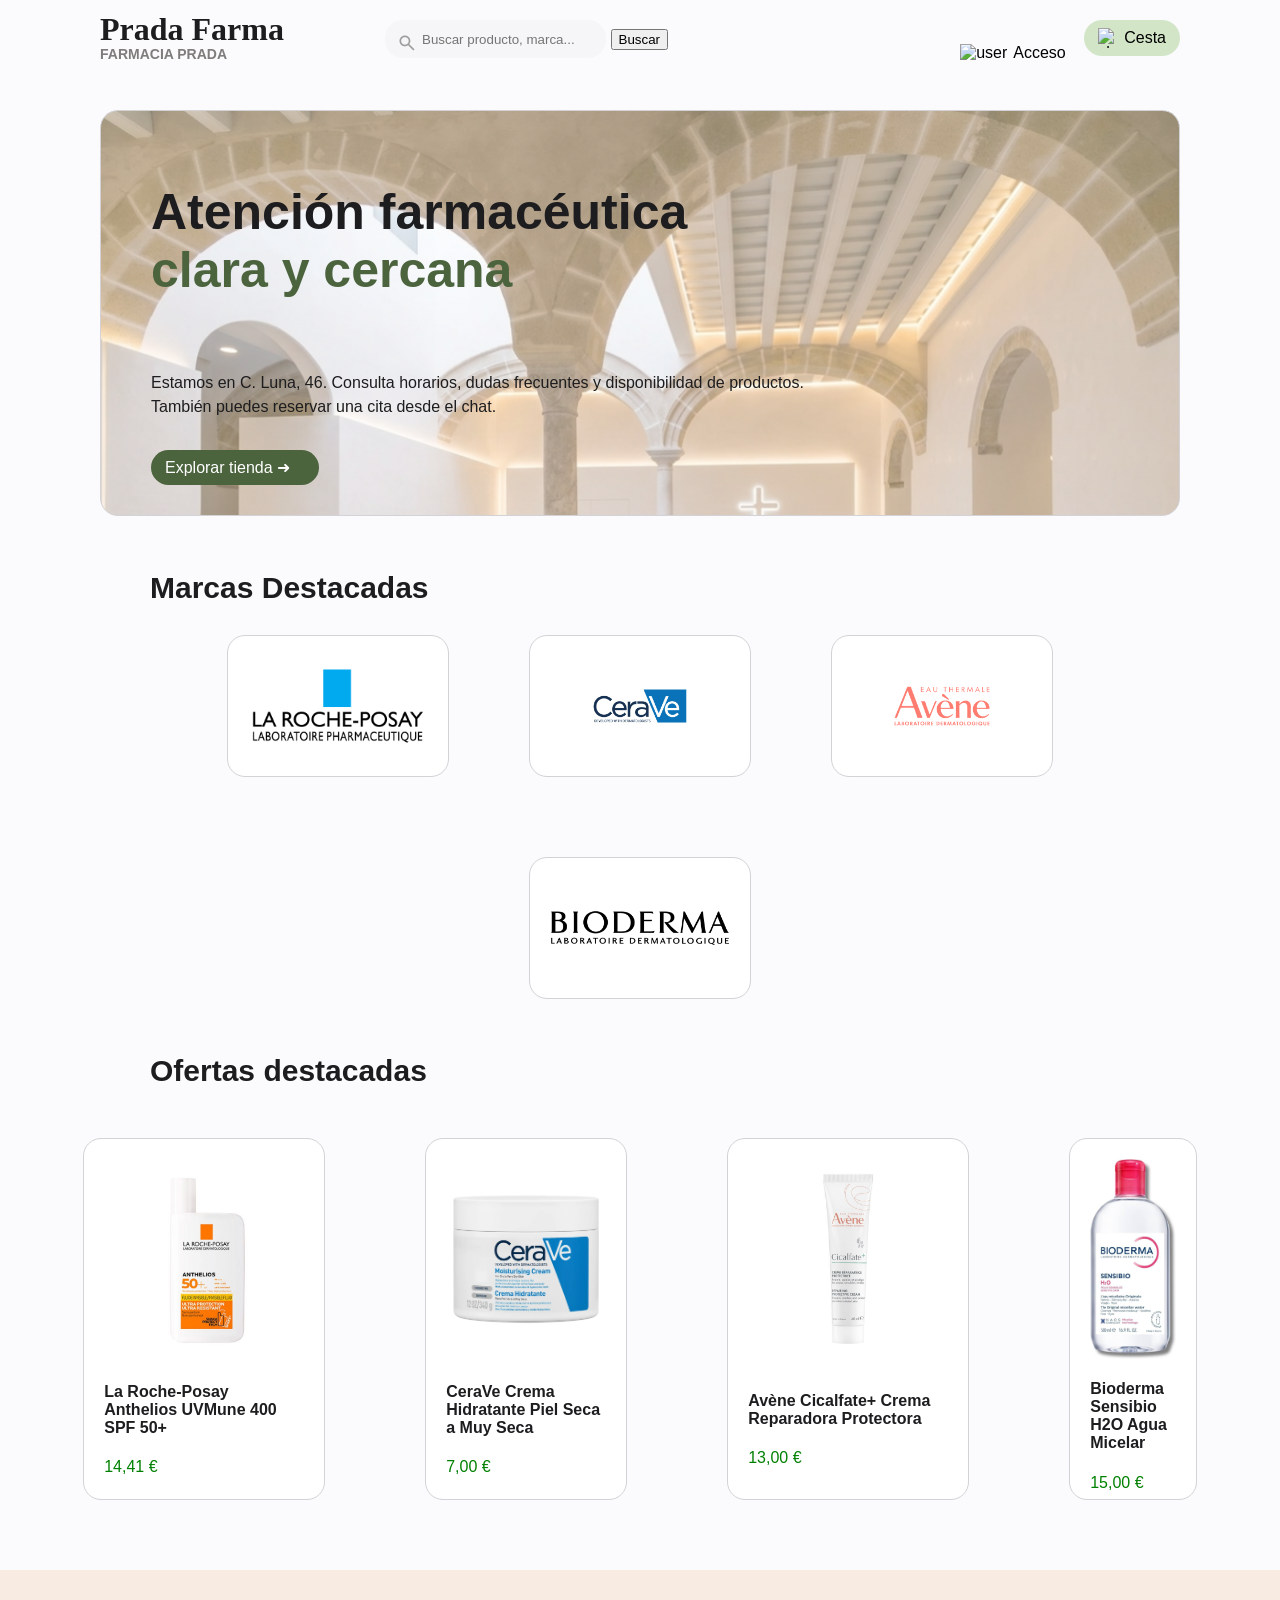
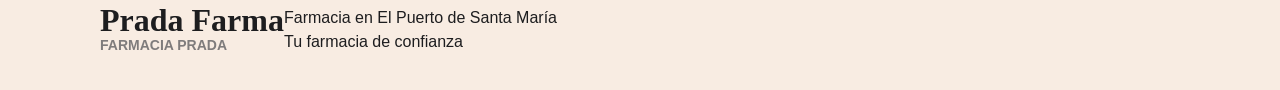
==== index1.html @ ba574458 "pagina 2 (producto) completa" ====
<!doctype html>
<html lang="es">
  <head>
    <meta charset="UTF-8" />
    <meta name="viewport" content="width=device-width, initial-scale=1.0" />
    <link rel="stylesheet" href="styles.css" />
    <link rel="stylesheet" href="styles1.css" />
    <link rel="preconnect" href="https://fonts.googleapis.com">
    <link rel="preconnect" href="https://fonts.gstatic.com" crossorigin>
    <link href="https://fonts.googleapis.com/css2?family=Google+Sans:ital,opsz,wght@0,17..18,400..700;1,17..18,400..700&display=swap" rel="stylesheet">
    <!-- icono buscador -->
     <link rel="stylesheet" href="https://fonts.googleapis.com/css2?family=Material+Symbols+Outlined:opsz,wght,FILL,GRAD@24,400,0,0&icon_names=search" />
    <title>Farmacia Prada | Farmacia en El Puerto de Santa María</title>
  </head>
  <body>
    <!-- PANTALLA DE INICIO -->
    <header>
      <div class="logo-area">
        <a></a><h1 class="titulo">Prada Farma<br /><span>FARMACIA PRADA</span></h1>
      </div>
      <div class="buscador-area">
        <form action="buscar" method="get" class="buscador-farmacia">
          <span class="material-symbols-outlined">search</span>
          <input
          type="text"
          name="q"
          class="search-input"
          placeholder="Buscar producto, marca..."
          />
          <button type="submit">Buscar</button>
        </form>
      </div>
      <nav class="usuario-area">
        <a href="#" class="login-link"
          ><span
            ><img
              width="24"
              height="24"
              src="https://img.icons8.com/forma-thin/24/user.png"
              alt="user"
            />
          </span>
          Acceso</a
        >
        <a href="#" class="cesta-link"
          ><img
            width="48"
            height="48"
            src="https://img.icons8.com/pulsar-line/48/shopping-cart.png"
            alt="shopping-cart"
          />
          Cesta</a
        >
      </nav>
    </header>
    <!-- MAIN -->
    <main>
      <section class="portada">
        <h2>Atención farmacéutica <br> <span> clara y cercana</span></h2>
        <p>
          Estamos en C. Luna, 46. Consulta horarios, dudas frecuentes y
          disponibilidad de productos. <br> También puedes reservar una cita desde el
          chat.
        </p>
        <a href="#" class="tienda-link">Explorar tienda &#10140</a>
      </section>
      <section class="marcas-destacadas">
        <h3>Marcas Destacadas</h3>
        <div class="botones-populares">
          <a href="" class="la-roche-posay"><img src="assets/logos/La-Roche-Posay-Logo-old.png" alt="La Roche-Posay"></a>
          <a href="" class="cerave"><img src="assets/logos/cerave-logo.jpg" alt="CeraVe"></a>
          <a href="" class="avene"><img src="assets/logos/avene-logo.png" alt="Avène"></a>
          <a href="" class="bioderma"><img src="assets/logos/Logo-Bioderma.png" alt="Bioderma"></a>
        </div>
      </section>
      <section class="ofertas-destacadas">
        <h3>Ofertas destacadas</h3>
        <div class="bloque-ofertas">
          <!-- <div class="tarjeta-oferta"> -->
          <div class="tarjeta-ofertas">
              <img src="assets/productos/La Roche-Posay Anthelios UVMune 400 SPF 50+.jpg" alt="producto1" class="imagen-producto1" />
              <div class="info-producto">
                <h4>La Roche-Posay Anthelios UVMune 400 SPF 50+</h4>
                <div class="precios">
                  <span class="precio-original">14,41 €</span>
                  <span class="precio-descuento"></span>
                </div>
              </div>
          </div>
          <div class="tarjeta-ofertas">
              <img src="assets/productos/CeraVe Crema Hidratante Piel Seca a Muy Seca.webp" alt="producto1" class="imagen-producto1" />
              <div class="info-producto">
                <h4>CeraVe Crema Hidratante Piel Seca a Muy Seca</h4>
                <div class="precios">
                  <span class="precio-original">7,00 €</span>
                  <span class="precio-descuento"></span>
                </div>
              </div>
          </div>
          <div class="tarjeta-ofertas">
              <img src="assets/productos/Avène Cicalfate+ Crema Reparadora Protectora.jpg" alt="producto1" class="imagen-producto1" />
              <div class="info-producto">
                <h4>Avène Cicalfate+ Crema Reparadora Protectora</h4>
                <div class="precios">
                  <span class="precio-original">13,00 €</span>
                  <span class="precio-descuento"></span>
                </div>
              </div>
          </div>
          <div class="tarjeta-ofertas">
              <img src="assets/productos/Bioderma Sensibio H2O Agua Micelar.jpg" alt="producto1" class="imagen-producto1" />
              <div class="info-producto">
                <h4>Bioderma Sensibio H2O Agua Micelar</h4>
                <div class="precios">
                  <span class="precio-original">15,00 €</span>
                  <span class="precio-descuento"></span>
                </div>
              </div>
          </div>
        </div>
      </section>
    </main>
    <!-- FOOTER -->
    <footer>
      <h1 class="titulo">Prada Farma<br /><span>FARMACIA PRADA</span></h1>
      <p>Farmacia en El Puerto de Santa María <br> Tu farmacia de confianza</p>
    </footer>
  </body>
</html>
---- styles.css ----
* {
  font-family: "Google Sans", sans-serif;
}

body {
  margin: 0;
  font-family: "DM Sans", sans-serif;
  background: #fbfbfd;
  color: #1d1d1f;
  font-weight: 300;
  min-height: 100vh;
}
/* HEADER */

header {
  margin: 0;
  padding: 20px 100px;
  display: flex;
  justify-content: space-between;
}

.titulo {
  font-family: "Times New Roman", Times, serif;
  margin: 0;
  line-height: 0.6;
}
h1 span {
  font-size: 14px;
  font-weight: bold;
  color: rgb(127, 124, 124);
}

.buscador-area {
  flex: 1;
  max-width: 460px;
  position: relative;
}
.buscador-area span {
  color: #9e9e9e;
  position: absolute;
  left: 12px;
  top: 45%;
  transform: translateY(-50%);
  color: #9e9e9e;
  font-size: 20px;
}

.buscador-area input {
  height: 36px;
  border: 1.5px solid transparent;
  border-radius: 18px;
  padding: 0 14px 0 36px;
  background-color: rgba(232, 226, 226, 0.262);
}

.buscador-area input:focus-within {
  outline: none;
  background-color: #ffffff;
  border-color: rgb(76, 100, 62);
  transition: all 0.3s ease; /* Para que el cambio sea suave */
}

.material-symbols-outlined {
  font-variation-settings:
    "FILL" 0,
    "wght" 400,
    "GRAD" 0,
    "opsz" 24;
}

/* .buscador-area input:active {
  border: none;
} */

.usuario-area a {
  display: inline-flex;
  align-items: center;
  gap: 6px;
  padding: 8px 14px;
  border-radius: 999px;
  text-decoration: none;
  color: black;
}

.login-link:hover {
  background-color: #f2f2f2;
}

.cesta-link {
  background-color: rgba(140, 193, 109, 0.371);
}

.cesta-link:hover {
  background-color: rgba(140, 193, 109, 0.575);
}

.login-link {
  display: flex;
  align-items: center;
}

.login-link img {
  width: 20px;
  height: 20px;
}
.cesta-link img {
  width: 20px;
  height: 20px;
}

/* MAIN */
main {
  padding: 20px 100px;
  display: flex;
  flex-direction: column;
  gap: 25px;
}

/* FOOTER */
footer {
  padding: 20px 100px;
  background-color: #f8ece2;
  display: flex;
  align-items: center;
}
---- styles1.css ----
/* MAIN */
.portada {
  border: 1px solid;
  border-radius: 18px;
  border-color: #d2d2d7;
  padding: 30px 50px;
  display: flex;
  flex-direction: column;
  gap: 15px;
  /* Fondo portada */
  background-image:
    linear-gradient(rgba(255, 255, 255, 0.4), rgba(255, 255, 255, 0.4)),
    url("assets/portadaPF.png");
  background-size: cover;
  background-position: center;
}

h2 {
  font-size: 50px;
  font-family: "Google Sans", sans-serif;
  font-optical-sizing: auto;
  font-style: normal;
}

h2 > span {
  color: rgb(76, 100, 62);
}

p {
  line-height: 1.5;
}

.tienda-link {
  border-radius: 999px;
  padding: 8px 14px;
  width: 140px;
  background-color: rgb(76, 100, 62);
  color: rgb(255, 255, 255);
  text-decoration: none;
  gap: 8px;
}

h3 {
  font-size: 30px;
  padding: 0 50px;
}

.botones-populares {
  display: flex;
  justify-content: center;
  flex-wrap: wrap;
  gap: 80px;
}

.botones-populares a {
  display: flex;
  align-items: center;
  justify-content: center;
  width: 180px;
  height: 100px;
  padding: 20px;
  border-radius: 18px;
  border: 1px solid #d2d2d7;
  background-color: white;
}

.botones-populares img {
  height: 100px;
  width: auto;
}

.botones-populares a:hover {
  transform: translateY(-5px);
  border: 1px solid #d2d2d7;
  box-shadow: 0 15px 35px rgba(0, 0, 0, 0.2);
  transition: all 0.3s ease;
}

.bloque-ofertas {
  display: flex;
  justify-content: center;
  margin: 50px;
}

.tarjeta-ofertas {
  border: 1.5px solid #d2d2d7;
  border-radius: 18px;
  padding: 20px;
  margin: 0 50px;
  height: 320px;
  width: 200px;
  background-color: white;
  display: flex;
  justify-content: center;
  flex-wrap: wrap;
}

.tarjeta-ofertas:hover {
  transform: translateY(-5px);
  border: 1px solid #d2d2d7;
  box-shadow: 0 15px 35px rgba(0, 0, 0, 0.2);
  transition: all 0.3s ease;
}

.tarjeta-ofertas img {
  height: 200px;
  width: auto;
}

.precios {
  display: flex;
  flex-wrap: wrap;
}

.precio-original {
  color: green;
}
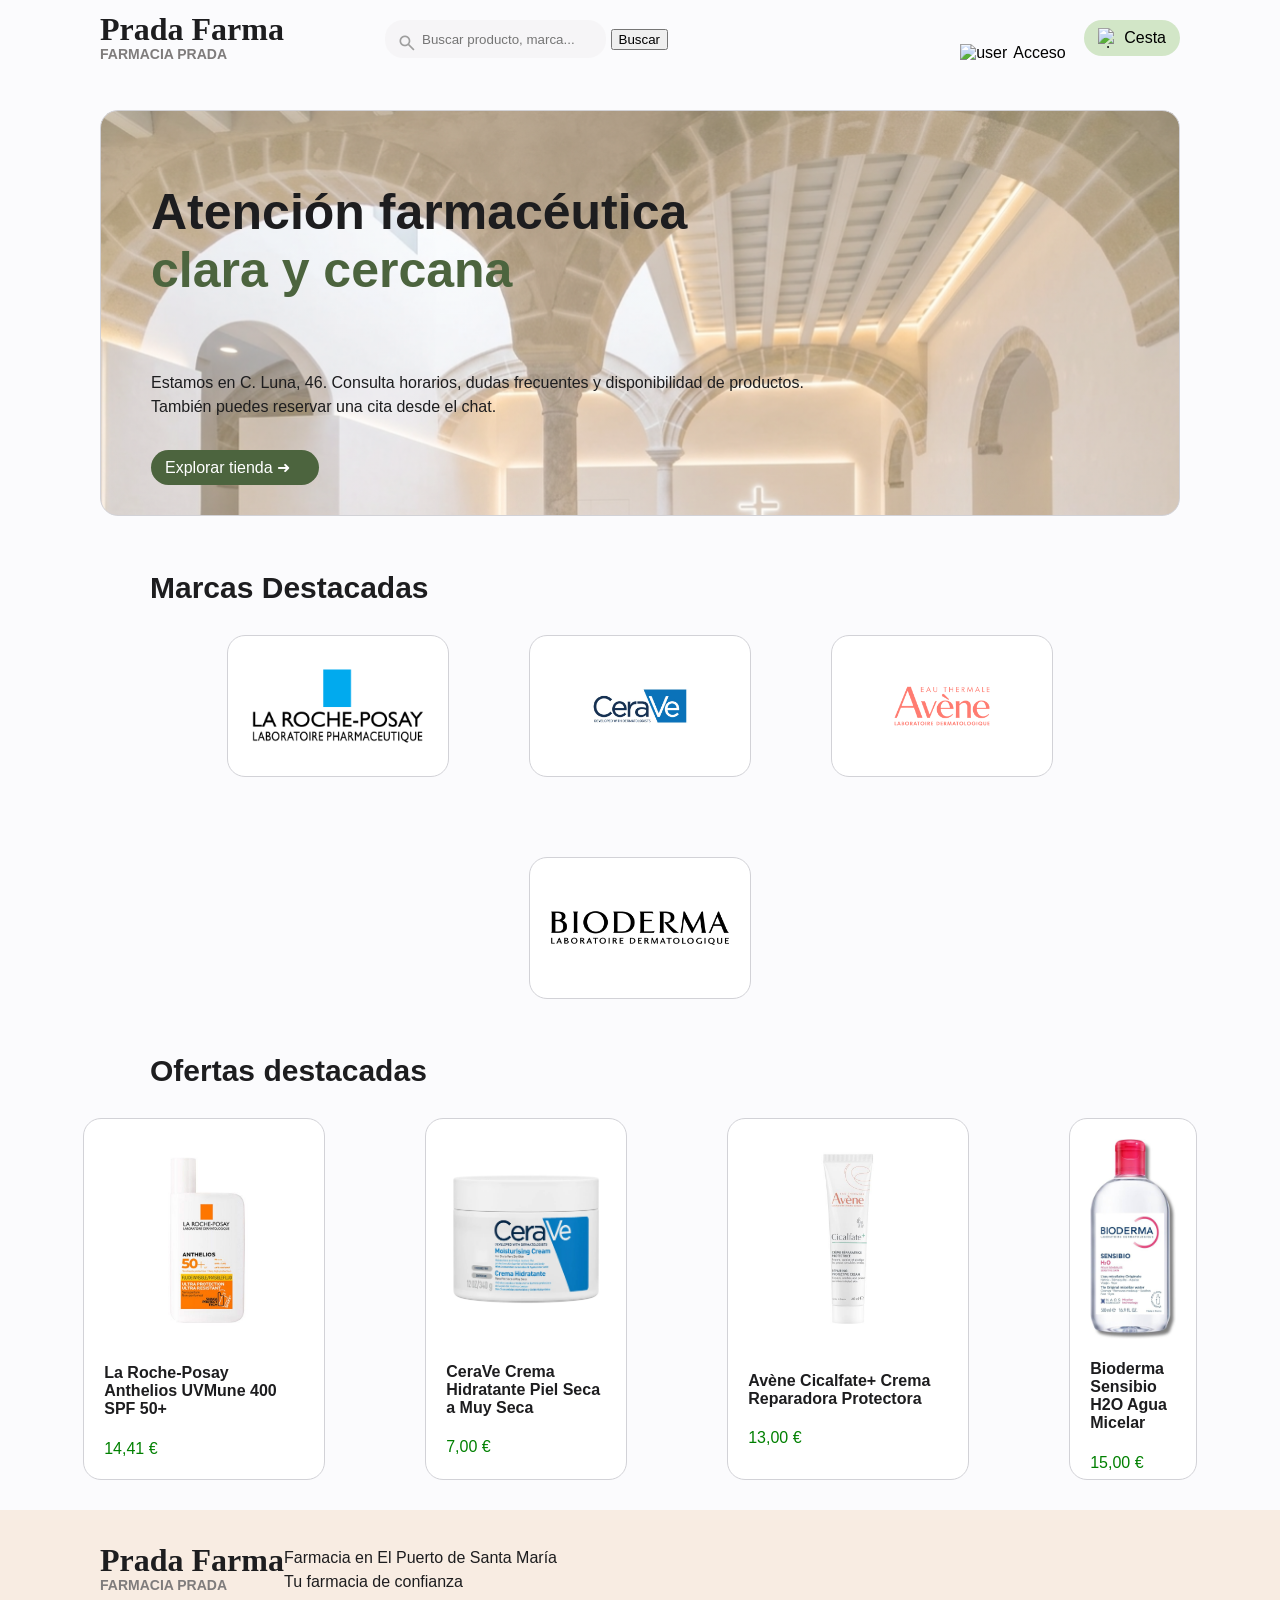
==== commit 80e48568: "correccion" ====
--- a/index1.html
+++ b/index1.html
@@ -78,6 +78,7 @@
         <div class="bloque-ofertas">
           <!-- <div class="tarjeta-oferta"> -->
           <div class="tarjeta-ofertas">
+            <a href="index2.html">
               <img src="assets/productos/La Roche-Posay Anthelios UVMune 400 SPF 50+.jpg" alt="producto1" class="imagen-producto1" />
               <div class="info-producto">
                 <h4>La Roche-Posay Anthelios UVMune 400 SPF 50+</h4>
@@ -86,6 +87,7 @@
                   <span class="precio-descuento"></span>
                 </div>
               </div>
+            </a>
           </div>
           <div class="tarjeta-ofertas">
               <img src="assets/productos/CeraVe Crema Hidratante Piel Seca a Muy Seca.webp" alt="producto1" class="imagen-producto1" />
--- a/styles.css
+++ b/styles.css
@@ -123,3 +123,8 @@
   display: flex;
   align-items: center;
 }
+
+a {
+  text-decoration: none;
+  color: inherit;
+}
--- a/styles1.css
+++ b/styles1.css
@@ -79,7 +79,7 @@
 .bloque-ofertas {
   display: flex;
   justify-content: center;
-  margin: 50px;
+  margin: 10px;
 }
 
 .tarjeta-ofertas {
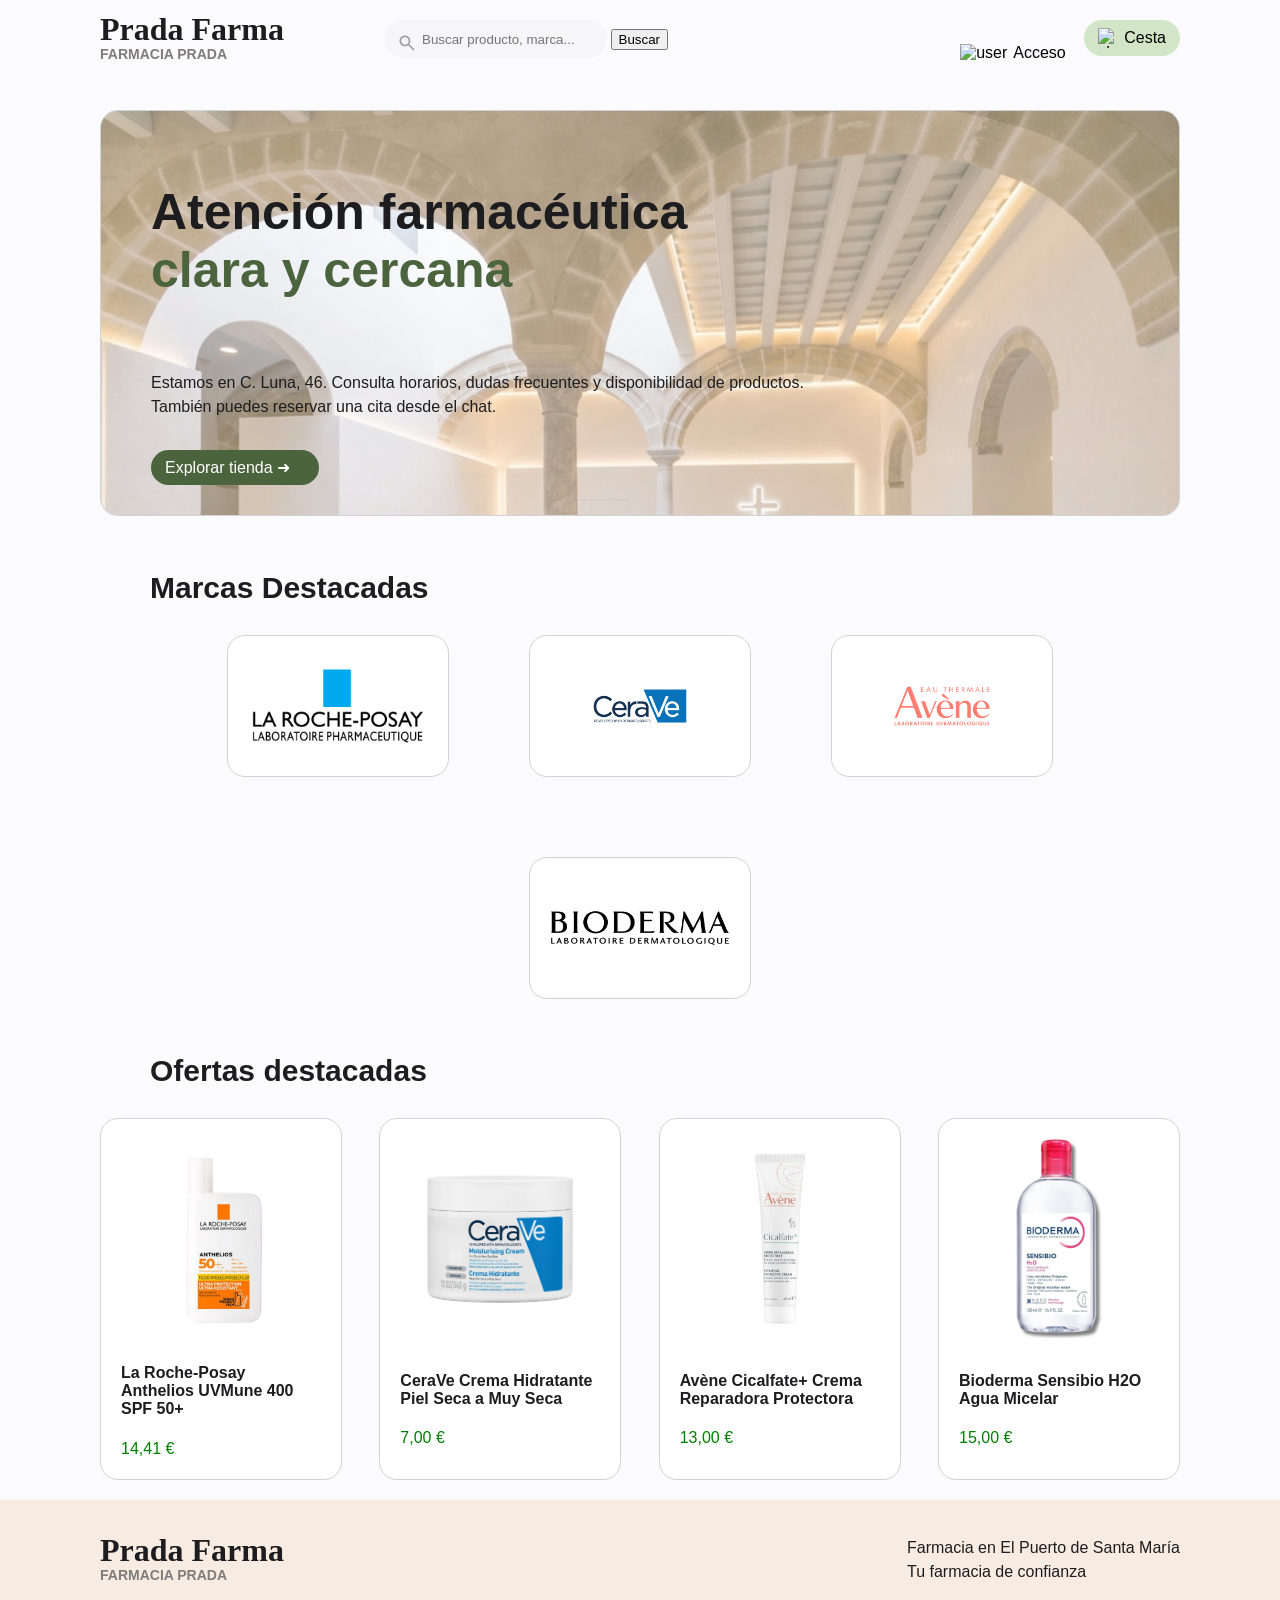
==== commit dfbad021: "tienda" ====
--- a/index1.html
+++ b/index1.html
@@ -62,7 +62,7 @@
           disponibilidad de productos. <br> También puedes reservar una cita desde el
           chat.
         </p>
-        <a href="#" class="tienda-link">Explorar tienda &#10140</a>
+        <a href="index3.html" class="tienda-link">Explorar tienda &#10140</a>
       </section>
       <section class="marcas-destacadas">
         <h3>Marcas Destacadas</h3>
@@ -76,8 +76,7 @@
       <section class="ofertas-destacadas">
         <h3>Ofertas destacadas</h3>
         <div class="bloque-ofertas">
-          <!-- <div class="tarjeta-oferta"> -->
-          <div class="tarjeta-ofertas">
+          <div class="tarjeta-producto">
             <a href="index2.html">
               <img src="assets/productos/La Roche-Posay Anthelios UVMune 400 SPF 50+.jpg" alt="producto1" class="imagen-producto1" />
               <div class="info-producto">
@@ -89,7 +88,7 @@
               </div>
             </a>
           </div>
-          <div class="tarjeta-ofertas">
+          <div class="tarjeta-producto">
               <img src="assets/productos/CeraVe Crema Hidratante Piel Seca a Muy Seca.webp" alt="producto1" class="imagen-producto1" />
               <div class="info-producto">
                 <h4>CeraVe Crema Hidratante Piel Seca a Muy Seca</h4>
@@ -99,7 +98,7 @@
                 </div>
               </div>
           </div>
-          <div class="tarjeta-ofertas">
+          <div class="tarjeta-producto">
               <img src="assets/productos/Avène Cicalfate+ Crema Reparadora Protectora.jpg" alt="producto1" class="imagen-producto1" />
               <div class="info-producto">
                 <h4>Avène Cicalfate+ Crema Reparadora Protectora</h4>
@@ -109,7 +108,7 @@
                 </div>
               </div>
           </div>
-          <div class="tarjeta-ofertas">
+          <div class="tarjeta-producto">
               <img src="assets/productos/Bioderma Sensibio H2O Agua Micelar.jpg" alt="producto1" class="imagen-producto1" />
               <div class="info-producto">
                 <h4>Bioderma Sensibio H2O Agua Micelar</h4>
--- a/styles.css
+++ b/styles.css
@@ -116,12 +116,52 @@
   gap: 25px;
 }
 
+h3 {
+  font-size: 30px;
+  padding: 0 50px;
+}
+
+.tarjeta-producto {
+  border: 1.5px solid #d2d2d7;
+  border-radius: 18px;
+  padding: 20px;
+  margin: 5 50px;
+  height: 320px;
+  width: 200px;
+  background-color: white;
+  display: flex;
+  justify-content: center;
+  flex-wrap: wrap;
+}
+
+.tarjeta-producto:hover {
+  transform: translateY(-5px);
+  border: 1px solid #d2d2d7;
+  box-shadow: 0 15px 35px rgba(0, 0, 0, 0.2);
+  transition: all 0.3s ease;
+}
+
+.tarjeta-producto img {
+  height: 200px;
+  width: auto;
+}
+
+.precios {
+  display: flex;
+  flex-wrap: wrap;
+}
+
+.precio-original {
+  color: green;
+}
+
 /* FOOTER */
 footer {
   padding: 20px 100px;
   background-color: #f8ece2;
   display: flex;
   align-items: center;
+  justify-content: space-between;
 }
 
 a {
--- a/styles1.css
+++ b/styles1.css
@@ -40,10 +40,7 @@
   gap: 8px;
 }
 
-h3 {
-  font-size: 30px;
-  padding: 0 50px;
-}
+/* h3 */
 
 .botones-populares {
   display: flex;
@@ -78,40 +75,11 @@
 
 .bloque-ofertas {
   display: flex;
-  justify-content: center;
-  margin: 10px;
+  flex-direction: row;
+  justify-content: space-between;
+  flex-wrap: wrap;
+  margin: 0;
+  padding: 0;
+  gap: 20px;
 }
-
-.tarjeta-ofertas {
-  border: 1.5px solid #d2d2d7;
-  border-radius: 18px;
-  padding: 20px;
-  margin: 0 50px;
-  height: 320px;
-  width: 200px;
-  background-color: white;
-  display: flex;
-  justify-content: center;
-  flex-wrap: wrap;
-}
-
-.tarjeta-ofertas:hover {
-  transform: translateY(-5px);
-  border: 1px solid #d2d2d7;
-  box-shadow: 0 15px 35px rgba(0, 0, 0, 0.2);
-  transition: all 0.3s ease;
-}
-
-.tarjeta-ofertas img {
-  height: 200px;
-  width: auto;
-}
-
-.precios {
-  display: flex;
-  flex-wrap: wrap;
-}
-
-.precio-original {
-  color: green;
-}
+/* tarjeta ofertas */
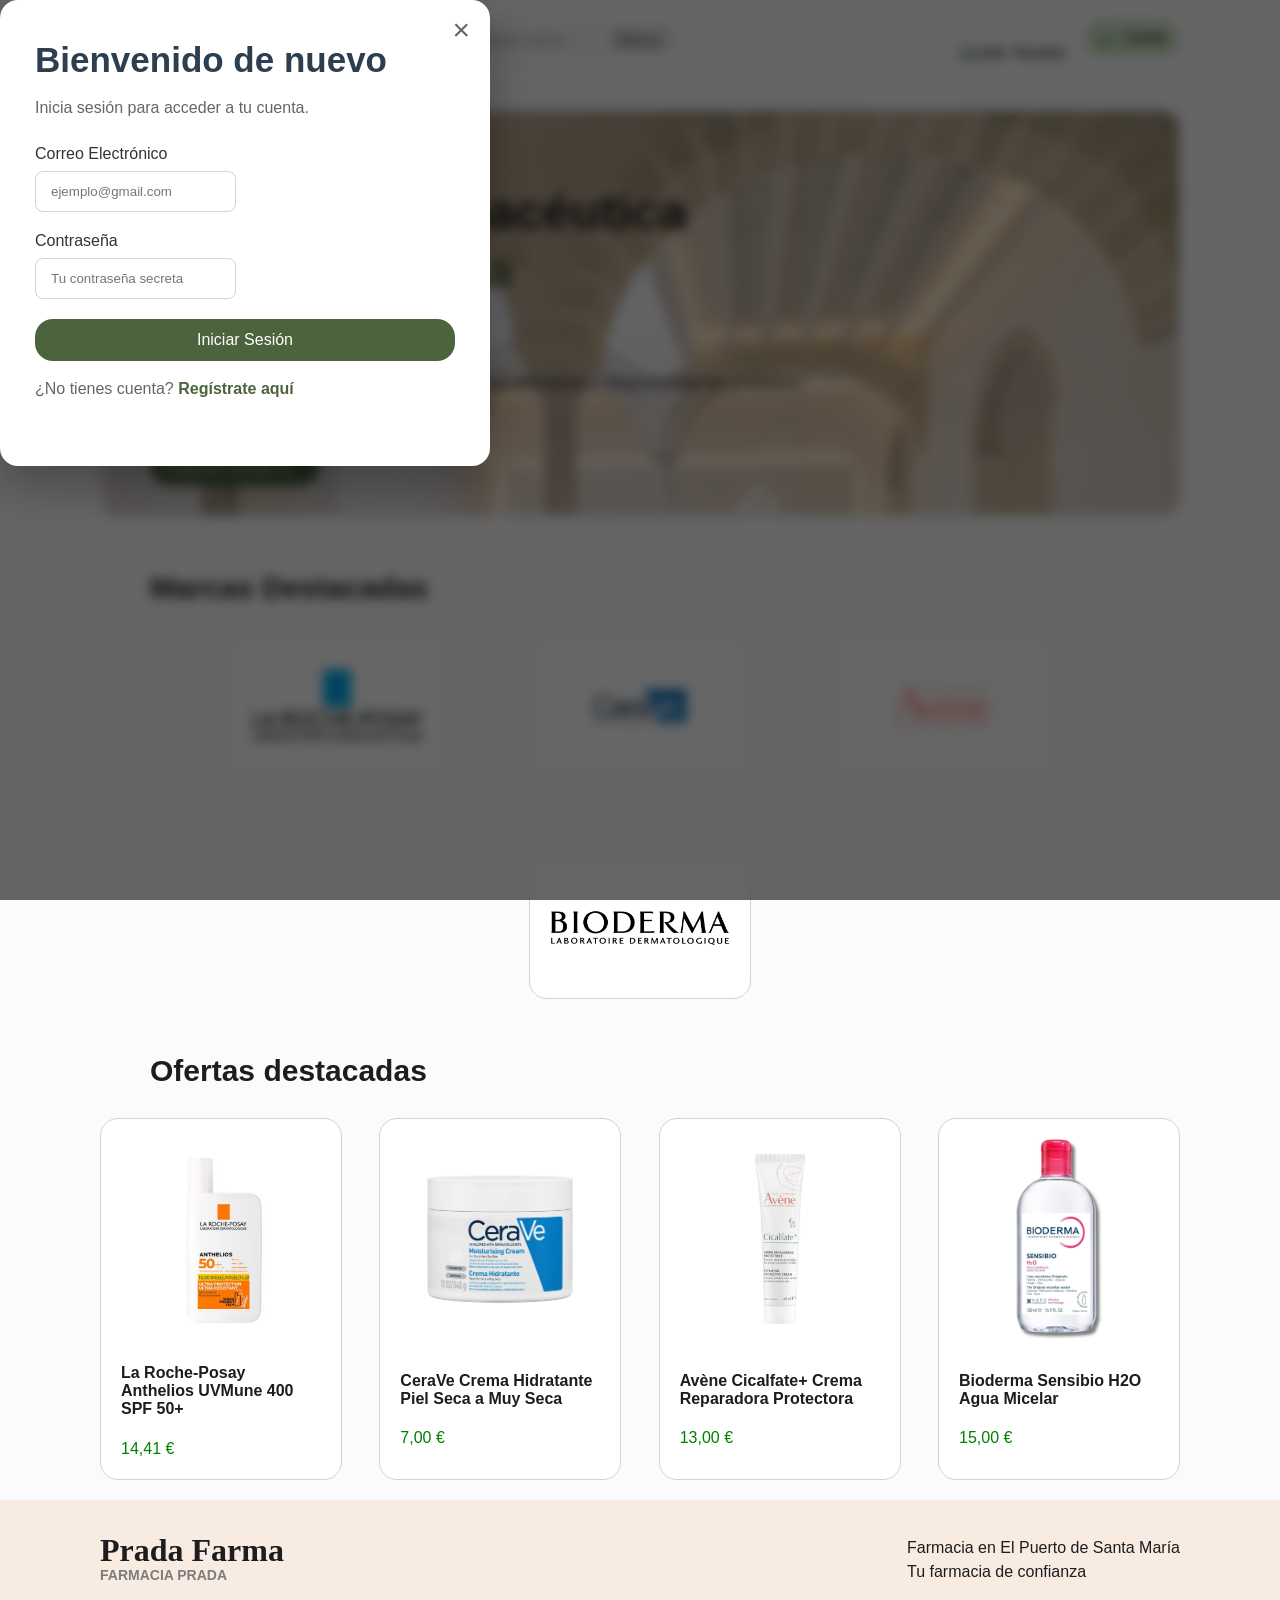
==== commit e82b8536: "login" ====
--- a/index1.html
+++ b/index1.html
@@ -126,5 +126,37 @@
       <h1 class="titulo">Prada Farma<br /><span>FARMACIA PRADA</span></h1>
       <p>Farmacia en El Puerto de Santa María <br> Tu farmacia de confianza</p>
     </footer>
+    <!-- MODAL LOGIN -->
+    <div id="login-modal" class="modal">
+      <div class="modal-content">
+        <span class="close-btn">&times;</span>
+        <div class="encabezado">
+          <h2>Bienvenido de nuevo</h2>
+          <p>
+            Inicia sesión para acceder a tu cuenta.
+          </p>
+        </div>
+        <form action="procesar_login.php" method="post" class="login-form">
+          <label for="email">Correo Electrónico</label>
+          <input
+            type="email"
+            id="email"
+            name="email"
+            required
+            placeholder="ejemplo@gmail.com"
+          />
+          <label for="password">Contraseña</label>
+          <input
+            type="password"
+            id="password"
+            name="password"
+            required
+            placeholder="Tu contraseña secreta"
+          />
+          <button type="submit">Iniciar Sesión</button>
+        </form>
+        <p>¿No tienes cuenta? <a href="registro.html">Regístrate aquí</a></p>
+      </div>
+    </div>
   </body>
 </html>
--- a/styles.css
+++ b/styles.css
@@ -17,6 +17,8 @@
   padding: 20px 100px;
   display: flex;
   justify-content: space-between;
+  /* position: relative;
+  z-index: 1100; */
 }
 
 .titulo {
@@ -168,3 +170,87 @@
   text-decoration: none;
   color: inherit;
 }
+
+/* MODAL */
+/* Fondo del modal - solo difumina lo que está debajo del header */
+.modal {
+  /* display: none; */
+  position: fixed;
+  top: 0;
+  left: 0;
+  width: 100%;
+  height: 100%;
+  background: rgba(0, 0, 0, 0.6);
+  backdrop-filter: blur(6px);
+  z-index: 1000;
+  align-items: center;
+  justify-content: center;
+}
+
+/* Cajita del login */
+.modal-content {
+  background-color: #ffffff;
+  width: 100%;
+  max-width: 420px;
+  padding: 40px 35px;
+  border-radius: 18px;
+  box-shadow: 0 20px 50px rgba(0, 0, 0, 0.3);
+  position: relative;
+}
+
+.close-btn {
+  position: absolute;
+  top: 15px;
+  right: 20px;
+  font-size: 30px;
+  color: #666;
+  cursor: pointer;
+  line-height: 1;
+}
+
+.close-btn:hover {
+  color: #000;
+}
+
+.modal-content h2 {
+  margin: 0 0 10px 0;
+  color: #2c3e50;
+  font-size: 35px;
+}
+
+.modal-content p {
+  margin-bottom: 25px;
+  color: #666;
+}
+
+.modal-content label {
+  display: block;
+  text-align: left;
+  margin-bottom: 8px;
+  color: #333;
+}
+
+.modal-content input {
+  /* width: 100%; */
+  padding: 12px 15px;
+  margin-bottom: 20px;
+  border: 1.5px solid #d2d2d7;
+  border-radius: 8px;
+}
+
+.modal-content button {
+  width: 100%;
+  padding: 12px;
+  background-color: #4c643e;
+  color: white;
+  border: none;
+  border-radius: 18px;
+  font-size: 16px;
+  cursor: pointer;
+}
+
+.modal-content a {
+  color: #4c643e;
+  text-decoration: none;
+  font-weight: bold;
+}
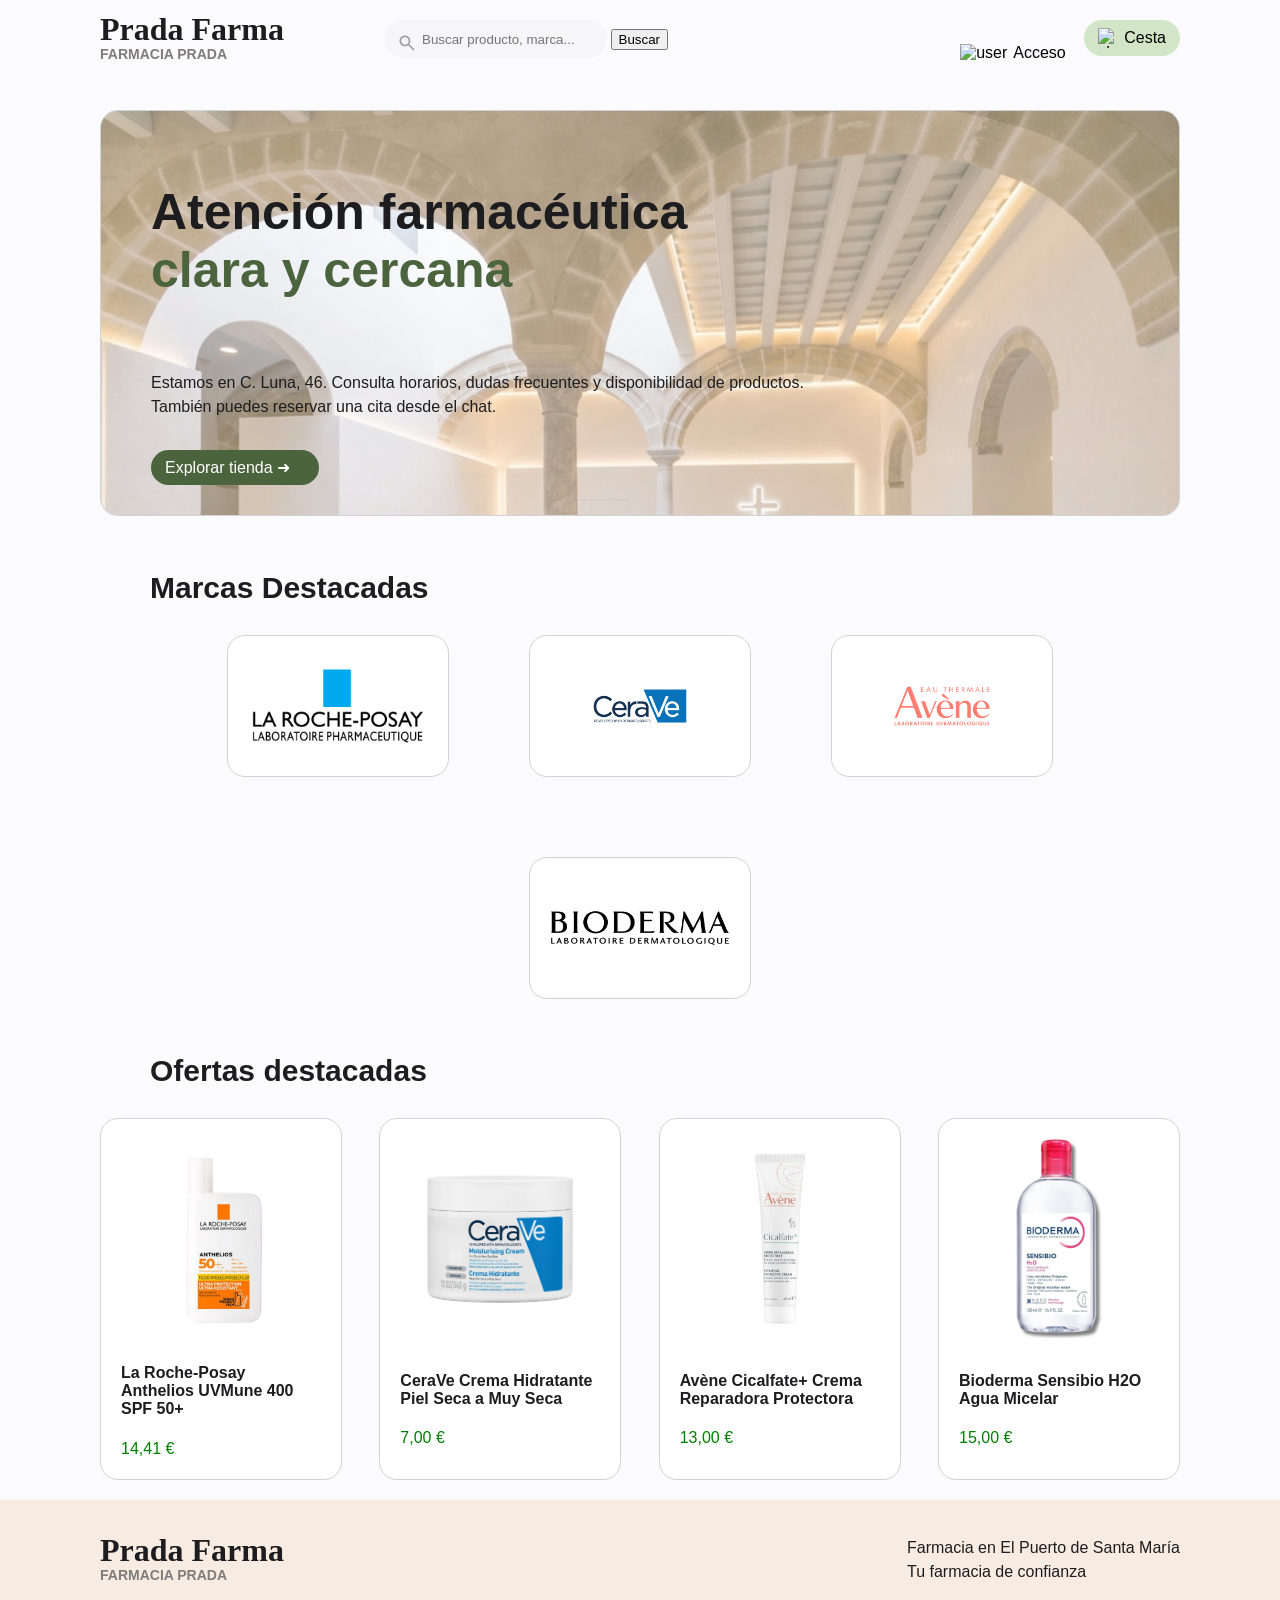
==== commit f32d8023: "js" ====
--- a/index1.html
+++ b/index1.html
@@ -158,5 +158,6 @@
         <p>¿No tienes cuenta? <a href="registro.html">Regístrate aquí</a></p>
       </div>
     </div>
+    <script src="script.js"></script>
   </body>
 </html>
--- a/styles.css
+++ b/styles.css
@@ -174,7 +174,7 @@
 /* MODAL */
 /* Fondo del modal - solo difumina lo que está debajo del header */
 .modal {
-  /* display: none; */
+  display: none;
   position: fixed;
   top: 0;
   left: 0;
@@ -231,11 +231,12 @@
 }
 
 .modal-content input {
-  /* width: 100%; */
+  width: 100%;
+  box-sizing: border-box; /* Para incluir el padding en el ancho total */
   padding: 12px 15px;
   margin-bottom: 20px;
   border: 1.5px solid #d2d2d7;
-  border-radius: 8px;
+  border-radius: 18px;
 }
 
 .modal-content button {
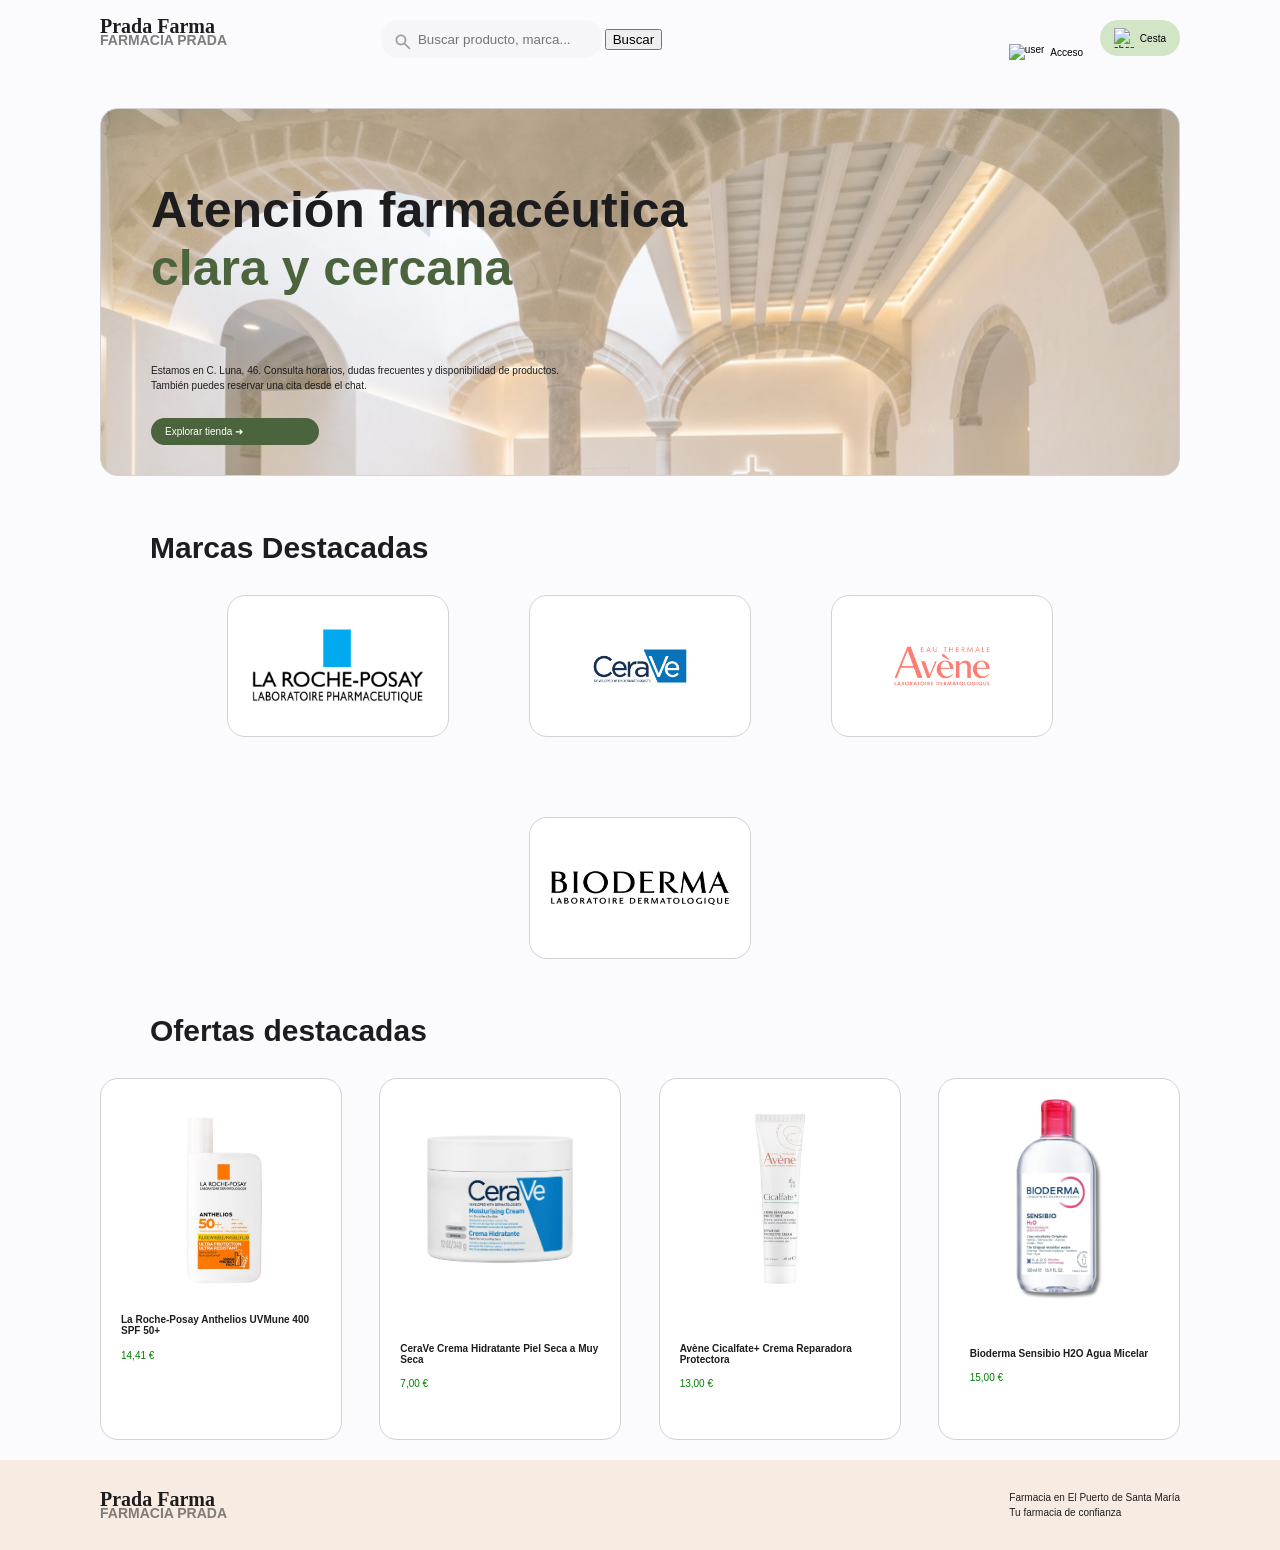
==== commit 4896fda5: "rem" ====
--- a/index1.html
+++ b/index1.html
@@ -54,6 +54,7 @@
       </nav>
     </header>
     <!-- MAIN -->
+     
     <main>
       <section class="portada">
         <h2>Atención farmacéutica <br> <span> clara y cercana</span></h2>
--- a/styles.css
+++ b/styles.css
@@ -1,3 +1,14 @@
+/* variables */
+:root {
+  --cl-base: #fbfbfd;
+  --cl-border: #d2d2d7;
+  --cl-primary: #4c643e;
+}
+
+html {
+  font-size: 62.5%;
+}
+
 * {
   font-family: "Google Sans", sans-serif;
 }
@@ -5,7 +16,7 @@
 body {
   margin: 0;
   font-family: "DM Sans", sans-serif;
-  background: #fbfbfd;
+  background: var(--cl-base);
   color: #1d1d1f;
   font-weight: 300;
   min-height: 100vh;
@@ -14,7 +25,7 @@
 
 header {
   margin: 0;
-  padding: 20px 100px;
+  padding: 2rem 10rem;
   display: flex;
   justify-content: space-between;
   /* position: relative;
@@ -27,38 +38,37 @@
   line-height: 0.6;
 }
 h1 span {
-  font-size: 14px;
+  font-size: 1.4rem;
   font-weight: bold;
   color: rgb(127, 124, 124);
 }
 
 .buscador-area {
   flex: 1;
-  max-width: 460px;
+  max-width: 46rem;
   position: relative;
 }
 .buscador-area span {
-  color: #9e9e9e;
   position: absolute;
-  left: 12px;
+  left: 1.2rem;
   top: 45%;
   transform: translateY(-50%);
   color: #9e9e9e;
-  font-size: 20px;
+  font-size: 2rem;
 }
 
 .buscador-area input {
-  height: 36px;
+  height: 3.6rem;
   border: 1.5px solid transparent;
   border-radius: 18px;
-  padding: 0 14px 0 36px;
+  padding: 0 1.4rem 0 3.6rem;
   background-color: rgba(232, 226, 226, 0.262);
 }
 
 .buscador-area input:focus-within {
   outline: none;
   background-color: #ffffff;
-  border-color: rgb(76, 100, 62);
+  border-color: var(--cl-primary);
   transition: all 0.3s ease; /* Para que el cambio sea suave */
 }
 
@@ -71,8 +81,7 @@
 }
 
 /* .buscador-area input:active {
-  border: none;
-} */
+  border: none;*/
 
 .usuario-area a {
   display: inline-flex;
@@ -119,12 +128,12 @@
 }
 
 h3 {
-  font-size: 30px;
+  font-size: 3rem;
   padding: 0 50px;
 }
 
 .tarjeta-producto {
-  border: 1.5px solid #d2d2d7;
+  border: 1.5px solid var(--cl-border);
   border-radius: 18px;
   padding: 20px;
   margin: 5 50px;
@@ -138,7 +147,7 @@
 
 .tarjeta-producto:hover {
   transform: translateY(-5px);
-  border: 1px solid #d2d2d7;
+  border: 1px solid var(--cl-border);
   box-shadow: 0 15px 35px rgba(0, 0, 0, 0.2);
   transition: all 0.3s ease;
 }
@@ -215,7 +224,7 @@
 .modal-content h2 {
   margin: 0 0 10px 0;
   color: #2c3e50;
-  font-size: 35px;
+  font-size: 3.5rem;
 }
 
 .modal-content p {
@@ -235,23 +244,23 @@
   box-sizing: border-box; /* Para incluir el padding en el ancho total */
   padding: 12px 15px;
   margin-bottom: 20px;
-  border: 1.5px solid #d2d2d7;
+  border: 1.5px solid var(--cl-border);
   border-radius: 18px;
 }
 
 .modal-content button {
   width: 100%;
   padding: 12px;
-  background-color: #4c643e;
+  background-color: var(--cl-primary);
   color: white;
   border: none;
   border-radius: 18px;
-  font-size: 16px;
+  font-size: 1.6rem;
   cursor: pointer;
 }
 
 .modal-content a {
-  color: #4c643e;
+  color: var(--cl-primary);
   text-decoration: none;
   font-weight: bold;
 }
--- a/styles1.css
+++ b/styles1.css
@@ -1,3 +1,9 @@
+/* variables */
+:root {
+  --cl-primary: #4c643e;
+  --cl-border: #d2d2d7;
+}
+
 /* MAIN */
 .portada {
   border: 1px solid;
@@ -16,14 +22,14 @@
 }
 
 h2 {
-  font-size: 50px;
+  font-size: 5rem;
   font-family: "Google Sans", sans-serif;
   font-optical-sizing: auto;
   font-style: normal;
 }
 
 h2 > span {
-  color: rgb(76, 100, 62);
+  color: var(--cl-primary);
 }
 
 p {
@@ -34,8 +40,8 @@
   border-radius: 999px;
   padding: 8px 14px;
   width: 140px;
-  background-color: rgb(76, 100, 62);
-  color: rgb(255, 255, 255);
+  background-color: var(--cl-primary);
+  color: white;
   text-decoration: none;
   gap: 8px;
 }
@@ -57,7 +63,7 @@
   height: 100px;
   padding: 20px;
   border-radius: 18px;
-  border: 1px solid #d2d2d7;
+  border: 1px solid var(--cl-border);
   background-color: white;
 }
 
@@ -68,7 +74,7 @@
 
 .botones-populares a:hover {
   transform: translateY(-5px);
-  border: 1px solid #d2d2d7;
+  border: 1px solid var(--cl-border);
   box-shadow: 0 15px 35px rgba(0, 0, 0, 0.2);
   transition: all 0.3s ease;
 }
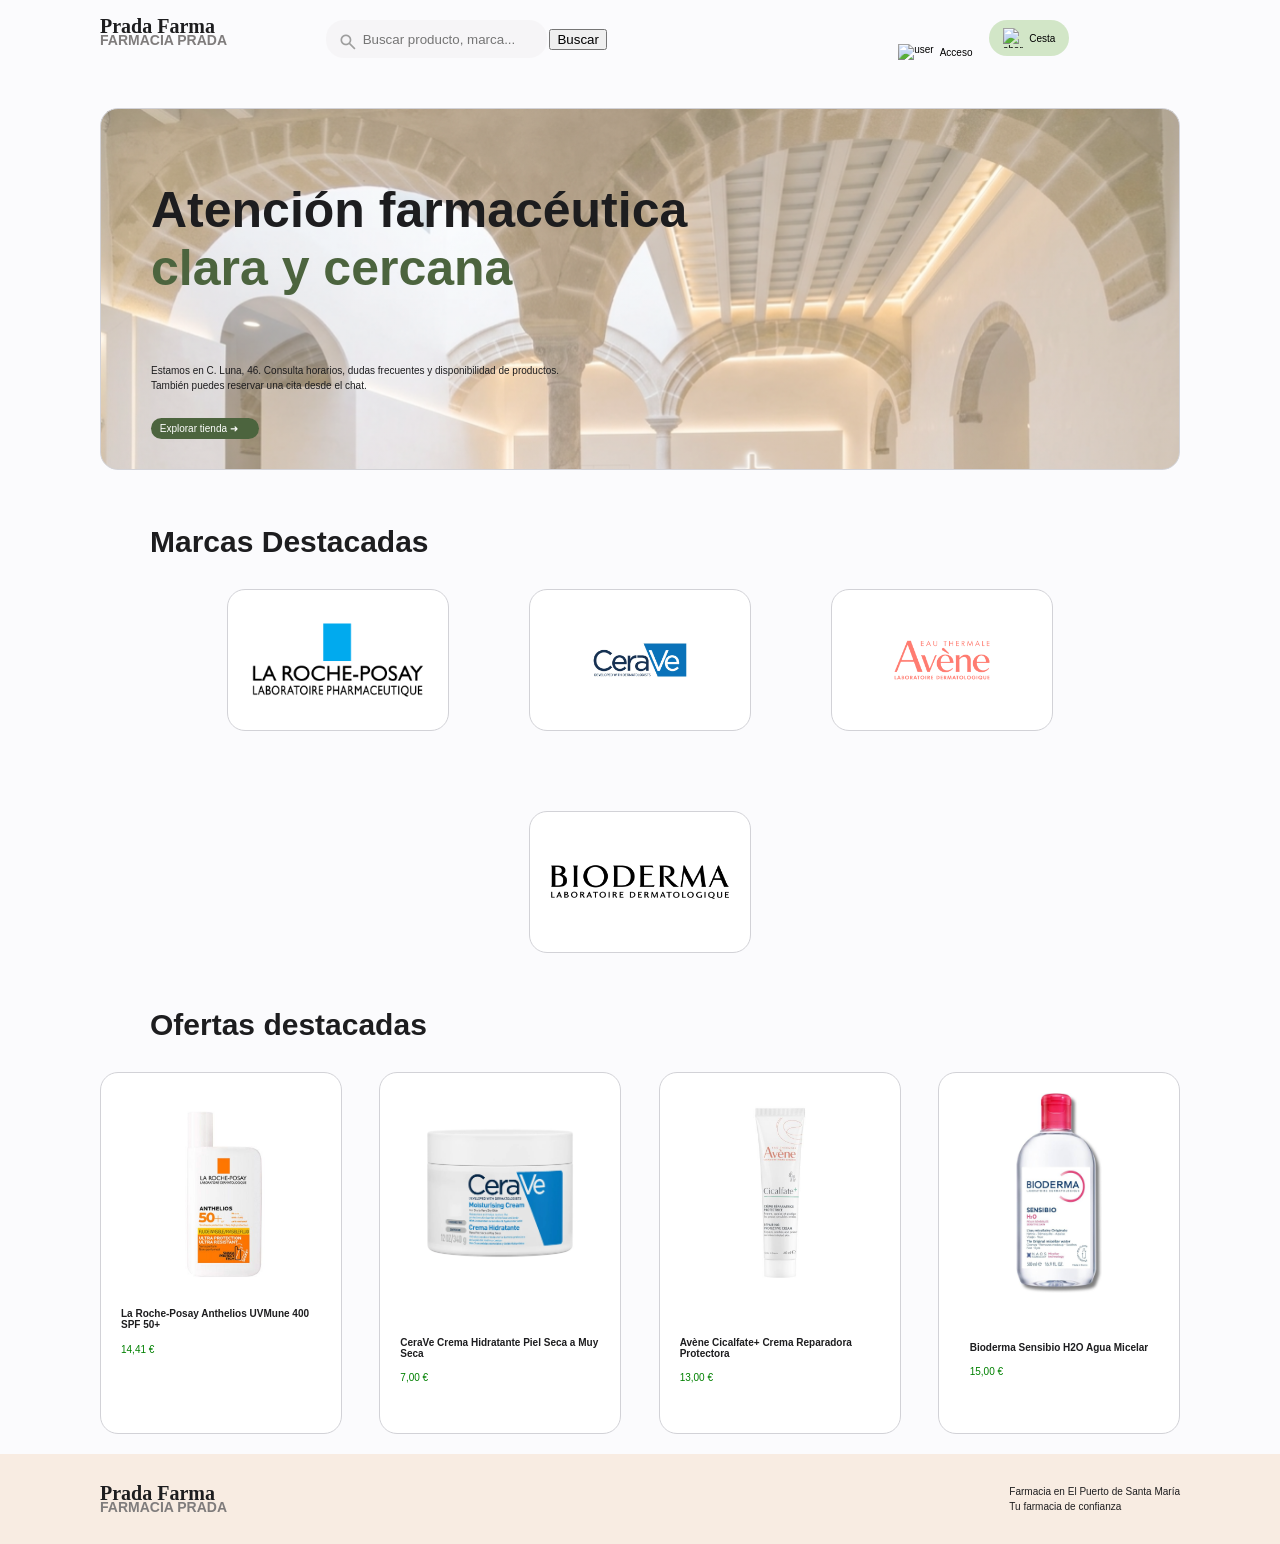
==== commit 1f6087c9: "media" ====
--- a/index1.html
+++ b/index1.html
@@ -51,7 +51,11 @@
           />
           Cesta</a
         >
+        
       </nav>
+      <button class="menu-toggle" aria-label="Toggle menu">
+        <span class="material-symbols-outlined"><ion-icon class="icon-mobile-btn" name="menu-outline"></ion-icon><ion-icon class="icon-close-btn" name="close-outline"></ion-icon></span>
+      </button>
     </header>
     <!-- MAIN -->
      
@@ -160,5 +164,7 @@
       </div>
     </div>
     <script src="script.js"></script>
+    <script type="module" src="https://unpkg.com/ionicons@7.1.0/dist/ionicons/ionicons.esm.js"></script>
+<script nomodule src="https://unpkg.com/ionicons@7.1.0/dist/ionicons/ionicons.js"></script>
   </body>
 </html>
--- a/styles.css
+++ b/styles.css
@@ -264,3 +264,21 @@
   text-decoration: none;
   font-weight: bold;
 }
+/* Formato toggle buttons */
+.menu-toggle {
+  /* display: none; */
+  border: none;
+  background: none;
+  cursor: pointer;
+}
+
+.icon-close-btn {
+  display: none;
+}
+
+/* Media queries */
+@media (max-width: 12em) {
+  .buscador-area {
+    display: none;
+  }
+}
--- a/styles1.css
+++ b/styles1.css
@@ -6,13 +6,14 @@
 
 /* MAIN */
 .portada {
+  max-width: 100%;
   border: 1px solid;
   border-radius: 18px;
   border-color: #d2d2d7;
-  padding: 30px 50px;
+  padding: 3rem 5rem;
   display: flex;
   flex-direction: column;
-  gap: 15px;
+  gap: 1.5rem;
   /* Fondo portada */
   background-image:
     linear-gradient(rgba(255, 255, 255, 0.4), rgba(255, 255, 255, 0.4)),
@@ -22,10 +23,12 @@
 }
 
 h2 {
-  font-size: 5rem;
+  font-size: clamp(1rem, 8vw, 5rem);
   font-family: "Google Sans", sans-serif;
   font-optical-sizing: auto;
   font-style: normal;
+  width: 100%;
+  max-width: 100%;
 }
 
 h2 > span {
@@ -37,13 +40,13 @@
 }
 
 .tienda-link {
-  border-radius: 999px;
-  padding: 8px 14px;
-  width: 140px;
+  border-radius: 99.9rem;
+  padding: 0.5rem 0.875rem;
+  width: 9rem;
   background-color: var(--cl-primary);
   color: white;
   text-decoration: none;
-  gap: 8px;
+  gap: 0.5rem;
 }
 
 /* h3 */
